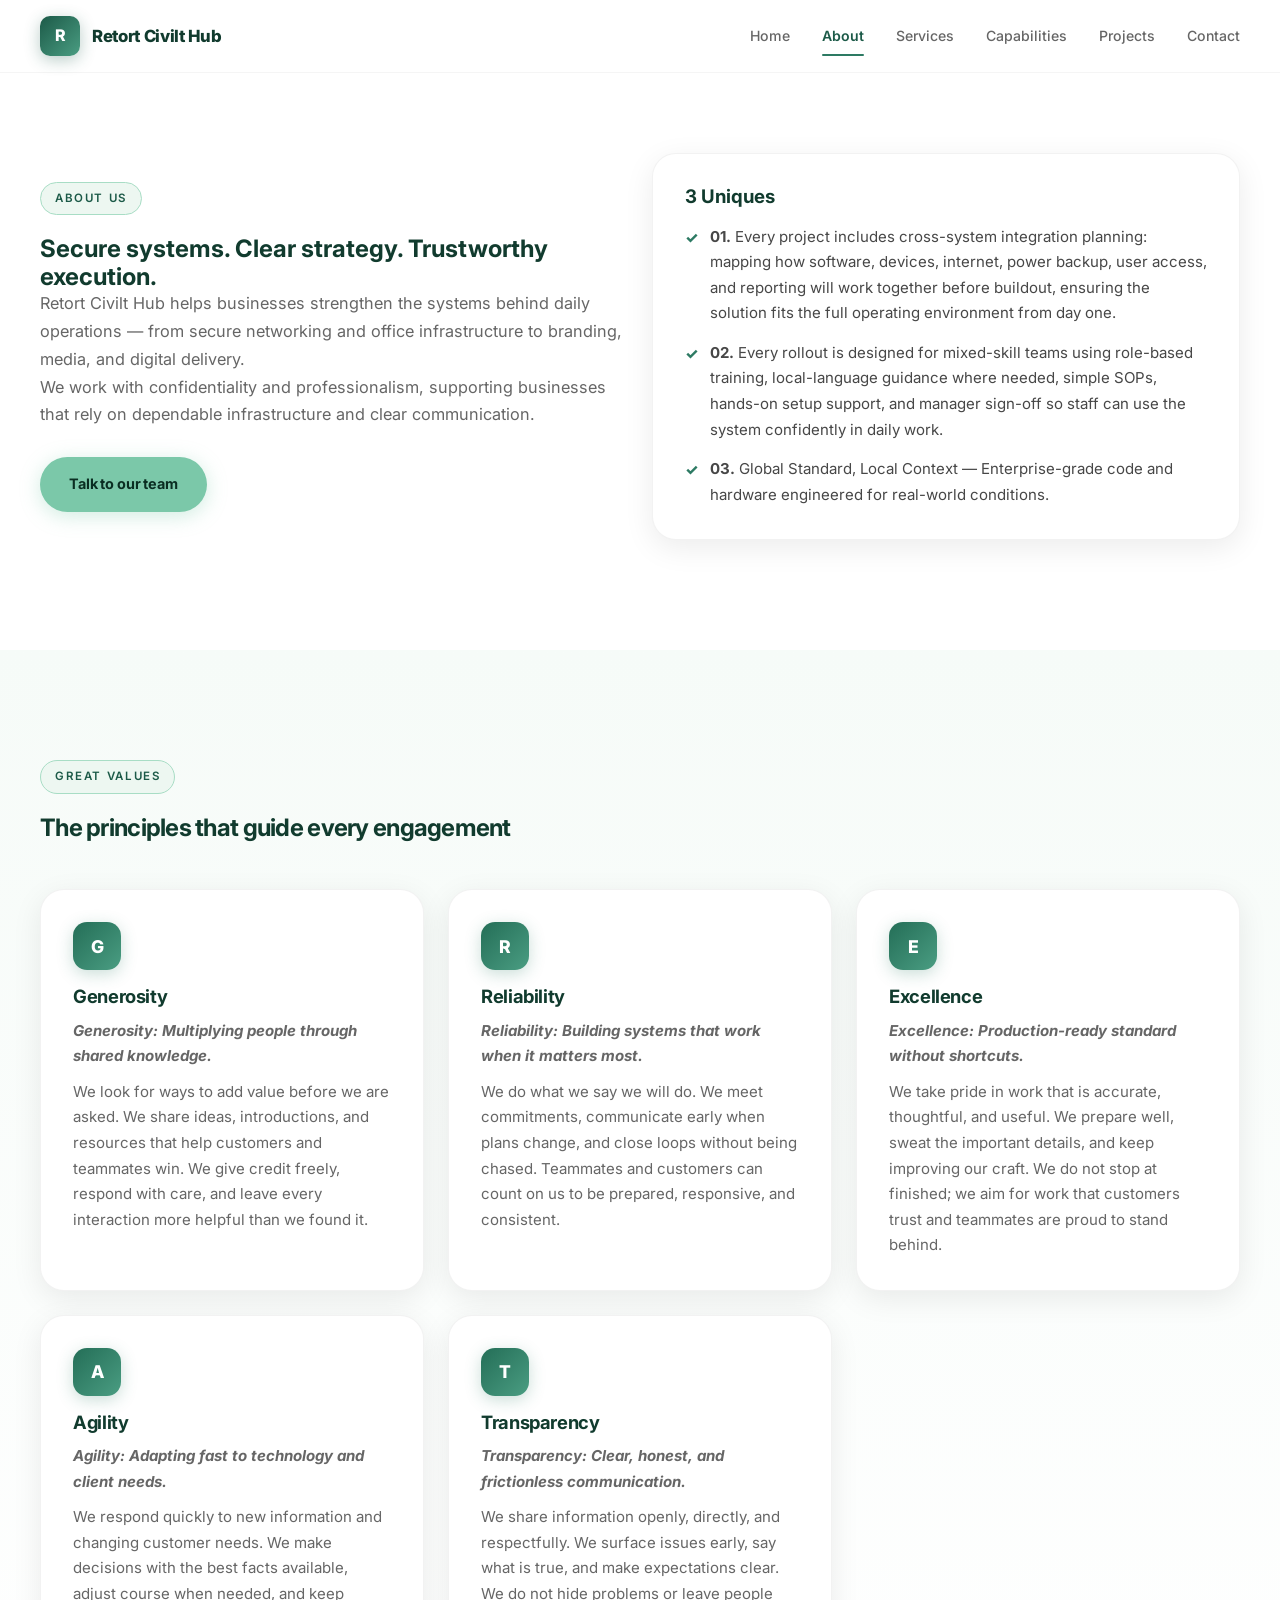
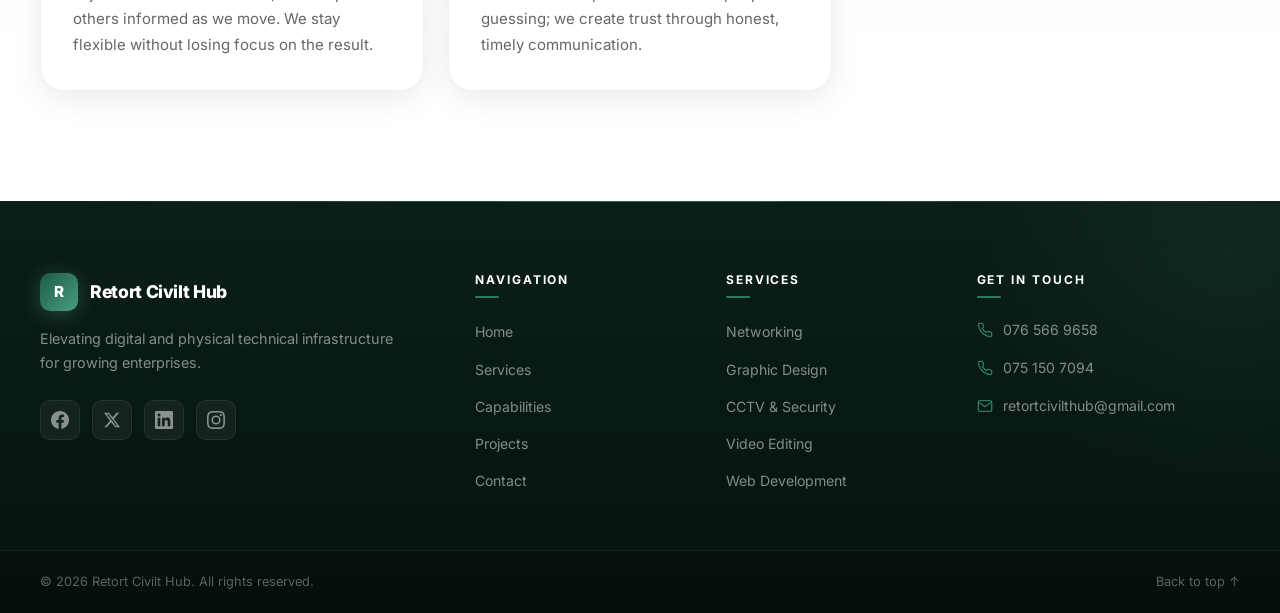
==== about.html @ 2c60d5db "Add files via upload" ====
<!DOCTYPE html>
<html lang="en">
  <head>
    <meta charset="UTF-8" />
    <meta name="viewport" content="width=device-width, initial-scale=1.0" />
    <title>About | Retort Civilt Hub</title>
    <meta name="description" content="Retort Civilt Hub is driven by a practical, disciplined approach to infrastructure, branding, and secure digital growth." />
    <link rel="preconnect" href="https://fonts.googleapis.com" />
    <link rel="preconnect" href="https://fonts.gstatic.com" crossorigin />
    <link href="https://fonts.googleapis.com/css2?family=Inter:wght@400;500;600;700;800&display=swap" rel="stylesheet" />
    <link rel="stylesheet" href="styles.css" />
  </head>
  <body>
    <header class="site-header">
      <div class="container header-inner">
        <a href="index.html" class="brand" aria-label="Retort Civilt Hub home">
          <span class="brand-mark">R</span>
          <span>Retort Civilt Hub</span>
        </a>
        <button class="nav-toggle" aria-label="Toggle navigation">&#9776;</button>
        <nav class="nav" aria-label="Main navigation">
          <a href="index.html">Home</a>
          <a class="active" href="about.html">About</a>
          <a href="services.html">Services</a>
          <a href="capabilities.html">Capabilities</a>
          <a href="projects.html">Projects</a>
          <a href="contact.html">Contact</a>
        </nav>
      </div>
    </header>

    <main>
      <section class="section" style="padding-top: 80px;">
        <div class="container two-col">
          <div class="reveal">
            <span class="eyebrow" style="background: var(--green-100); border-color: var(--green-200); color: var(--green-700);">About us</span>
            <h1>Secure systems. Clear strategy. Trustworthy execution.</h1>
            <p style="color: var(--grey-600); font-size: 1.02rem;">Retort Civilt Hub helps businesses strengthen the systems behind daily operations &mdash; from secure networking and office infrastructure to branding, media, and digital delivery.</p>
            <p style="color: var(--grey-600); font-size: 1.02rem;">We work with confidentiality and professionalism, supporting businesses that rely on dependable infrastructure and clear communication.</p>
            <div class="hero-actions" style="margin-top: 28px;">
              <a class="btn primary" href="contact.html">Talk to our team</a>
            </div>
          </div>
          <div class="info-box reveal reveal-delay-2">
            <h3>3 Uniques</h3>
            <ul>
              <li><span><strong>01.</strong> Every project includes cross-system integration planning: mapping how software, devices, internet, power backup, user access, and reporting will work together before buildout, ensuring the solution fits the full operating environment from day one.</span></li>
              <li><span><strong>02.</strong> Every rollout is designed for mixed-skill teams using role-based training, local-language guidance where needed, simple SOPs, hands-on setup support, and manager sign-off so staff can use the system confidently in daily work.</span></li>
              <li><span><strong>03.</strong> Global Standard, Local Context &mdash; Enterprise-grade code and hardware engineered for real-world conditions.</span></li>
            </ul>
          </div>
        </div>
      </section>

      <section class="section section-alt">
        <div class="container">
          <div class="section-head reveal">
            <span class="eyebrow" style="background: var(--green-100); border-color: var(--green-200); color: var(--green-700);">GREAT values</span>
            <h2>The principles that guide every engagement</h2>
          </div>
          <div class="value-grid">
            <div class="card reveal reveal-delay-1">
              <span class="value-letter">G</span>
              <h3>Generosity</h3>
              <p class="value-summary"><em>Generosity: Multiplying people through shared knowledge.</em></p>
              <p>We look for ways to add value before we are asked. We share ideas, introductions, and resources that help customers and teammates win. We give credit freely, respond with care, and leave every interaction more helpful than we found it.</p>
            </div>
            <div class="card reveal reveal-delay-2">
              <span class="value-letter">R</span>
              <h3>Reliability</h3>
              <p class="value-summary"><em>Reliability: Building systems that work when it matters most.</em></p>
              <p>We do what we say we will do. We meet commitments, communicate early when plans change, and close loops without being chased. Teammates and customers can count on us to be prepared, responsive, and consistent.</p>
            </div>
            <div class="card reveal reveal-delay-3">
              <span class="value-letter">E</span>
              <h3>Excellence</h3>
              <p class="value-summary"><em>Excellence: Production-ready standard without shortcuts.</em></p>
              <p>We take pride in work that is accurate, thoughtful, and useful. We prepare well, sweat the important details, and keep improving our craft. We do not stop at finished; we aim for work that customers trust and teammates are proud to stand behind.</p>
            </div>
            <div class="card reveal reveal-delay-4">
              <span class="value-letter">A</span>
              <h3>Agility</h3>
              <p class="value-summary"><em>Agility: Adapting fast to technology and client needs.</em></p>
              <p>We respond quickly to new information and changing customer needs. We make decisions with the best facts available, adjust course when needed, and keep others informed as we move. We stay flexible without losing focus on the result.</p>
            </div>
            <div class="card reveal reveal-delay-5">
              <span class="value-letter">T</span>
              <h3>Transparency</h3>
              <p class="value-summary"><em>Transparency: Clear, honest, and frictionless communication.</em></p>
              <p>We share information openly, directly, and respectfully. We surface issues early, say what is true, and make expectations clear. We do not hide problems or leave people guessing; we create trust through honest, timely communication.</p>
            </div>
          </div>
        </div>
      </section>
    </main>

    <footer class="footer">
      <div class="footer-top">
        <div class="container footer-grid">
          <div class="footer-brand-col">
            <div class="footer-brand">
              <span class="brand-mark">R</span>
              <span>Retort Civilt Hub</span>
            </div>
            <p class="footer-desc">Elevating digital and physical technical infrastructure for growing enterprises.</p>
            <div class="footer-social">
              <a href="#" aria-label="Facebook">
                <svg width="18" height="18" viewBox="0 0 24 24" fill="currentColor"><path d="M24 12.073c0-6.627-5.373-12-12-12s-12 5.373-12 12c0 5.99 4.388 10.954 10.125 11.854v-8.385H7.078v-3.47h3.047V9.43c0-3.007 1.792-4.669 4.533-4.669 1.312 0 2.686.235 2.686.235v2.953H15.83c-1.491 0-1.956.925-1.956 1.874v2.25h3.328l-.532 3.47h-2.796v8.385C19.612 23.027 24 18.062 24 12.073z"/></svg>
              </a>
              <a href="#" aria-label="Twitter">
                <svg width="18" height="18" viewBox="0 0 24 24" fill="currentColor"><path d="M18.244 2.25h3.308l-7.227 8.26 8.502 11.24H16.17l-5.214-6.817L4.99 21.75H1.68l7.73-8.835L1.254 2.25H8.08l4.713 6.231zm-1.161 17.52h1.833L7.084 4.126H5.117z"/></svg>
              </a>
              <a href="#" aria-label="LinkedIn">
                <svg width="18" height="18" viewBox="0 0 24 24" fill="currentColor"><path d="M20.447 20.452h-3.554v-5.569c0-1.328-.027-3.037-1.852-3.037-1.853 0-2.136 1.445-2.136 2.939v5.667H9.351V9h3.414v1.561h.046c.477-.9 1.637-1.85 3.37-1.85 3.601 0 4.267 2.37 4.267 5.455v6.286zM5.337 7.433c-1.144 0-2.063-.926-2.063-2.065 0-1.138.92-2.063 2.063-2.063 1.14 0 2.064.925 2.064 2.063 0 1.139-.925 2.065-2.064 2.065zm1.782 13.019H3.555V9h3.564v11.452zM22.225 0H1.771C.792 0 0 .774 0 1.729v20.542C0 23.227.792 24 1.771 24h20.451C23.2 24 24 23.227 24 22.271V1.729C24 .774 23.2 0 22.222 0h.003z"/></svg>
              </a>
              <a href="#" aria-label="Instagram">
                <svg width="18" height="18" viewBox="0 0 24 24" fill="currentColor"><path d="M12 2.163c3.204 0 3.584.012 4.85.07 3.252.148 4.771 1.691 4.919 4.919.058 1.265.069 1.645.069 4.849 0 3.205-.012 3.584-.069 4.849-.149 3.225-1.664 4.771-4.919 4.919-1.266.058-1.644.07-4.85.07-3.204 0-3.584-.012-4.849-.07-3.26-.149-4.771-1.699-4.919-4.92-.058-1.265-.07-1.644-.07-4.849 0-3.204.013-3.583.07-4.849.149-3.227 1.664-4.771 4.919-4.919 1.266-.057 1.645-.069 4.849-.069zM12 0C8.741 0 8.333.014 7.053.072 2.695.272.273 2.69.073 7.052.014 8.333 0 8.741 0 12c0 3.259.014 3.668.072 4.948.2 4.358 2.618 6.78 6.98 6.98C8.333 23.986 8.741 24 12 24c3.259 0 3.668-.014 4.948-.072 4.354-.2 6.782-2.618 6.979-6.98.059-1.28.073-1.689.073-4.948 0-3.259-.014-3.667-.072-4.947-.196-4.354-2.617-6.78-6.979-6.98C15.668.014 15.259 0 12 0zm0 5.838a6.162 6.162 0 100 12.324 6.162 6.162 0 000-12.324zM12 16a4 4 0 110-8 4 4 0 010 8zm6.406-11.845a1.44 1.44 0 100 2.881 1.44 1.44 0 000-2.881z"/></svg>
              </a>
            </div>
          </div>
          <div class="footer-links-col">
            <h4>Navigation</h4>
            <ul>
              <li><a href="index.html">Home</a></li>
              <li><a href="services.html">Services</a></li>
              <li><a href="capabilities.html">Capabilities</a></li>
              <li><a href="projects.html">Projects</a></li>
              <li><a href="contact.html">Contact</a></li>
            </ul>
          </div>
          <div class="footer-links-col">
            <h4>Services</h4>
            <ul>
              <li><a href="services.html">Networking</a></li>
              <li><a href="services.html">Graphic Design</a></li>
              <li><a href="services.html">CCTV & Security</a></li>
              <li><a href="services.html">Video Editing</a></li>
              <li><a href="services.html">Web Development</a></li>
            </ul>
          </div>
          <div class="footer-contact-col">
            <h4>Get in Touch</h4>
            <ul class="contact-list">
              <li>
                <svg width="16" height="16" viewBox="0 0 24 24" fill="none" stroke="currentColor" stroke-width="2"><path d="M22 16.92v3a2 2 0 01-2.18 2 19.79 19.79 0 01-8.63-3.07 19.5 19.5 0 01-6-6 19.79 19.79 0 01-3.07-8.67A2 2 0 014.11 2h3a2 2 0 012 1.72 12.84 12.84 0 00.7 2.81 2 2 0 01-.45 2.11L8.09 9.91a16 16 0 006 6l1.27-1.27a2 2 0 012.11-.45 12.84 12.84 0 002.81.7A2 2 0 0122 16.92z"/></svg>
                <a href="tel:+256765669658">076 566 9658</a>
              </li>
              <li>
                <svg width="16" height="16" viewBox="0 0 24 24" fill="none" stroke="currentColor" stroke-width="2"><path d="M22 16.92v3a2 2 0 01-2.18 2 19.79 19.79 0 01-8.63-3.07 19.5 19.5 0 01-6-6 19.79 19.79 0 01-3.07-8.67A2 2 0 014.11 2h3a2 2 0 012 1.72 12.84 12.84 0 00.7 2.81 2 2 0 01-.45 2.11L8.09 9.91a16 16 0 006 6l1.27-1.27a2 2 0 012.11-.45 12.84 12.84 0 002.81.7A2 2 0 0122 16.92z"/></svg>
                <a href="tel:+256751507094">075 150 7094</a>
              </li>
              <li>
                <svg width="16" height="16" viewBox="0 0 24 24" fill="none" stroke="currentColor" stroke-width="2"><path d="M4 4h16c1.1 0 2 .9 2 2v12c0 1.1-.9 2-2 2H4c-1.1 0-2-.9-2-2V6c0-1.1.9-2 2-2z"/><polyline points="22,6 12,13 2,6"/></svg>
                <a href="mailto:retortcivilthub@gmail.com">retortcivilthub@gmail.com</a>
              </li>
            </ul>
          </div>
        </div>
      </div>
      <div class="footer-bottom">
        <div class="container footer-bottom-inner">
          <span>&copy; <span id="year"></span> Retort Civilt Hub. All rights reserved.</span>
          <a href="#">Back to top &uarr;</a>
        </div>
      </div>
    </footer>

    <script src="script.js"></script>
  </body>
</html>
---- styles.css ----
/* ============================================================
   RETORT CIVILIT GROUP — Stylesheet
   Color system: green · light green · grey · black · white
   ============================================================ */

/* --- Custom Properties --- */
:root {
  --green-950: #0a2e22;
  --green-900: #113b2e;
  --green-800: #174a3a;
  --green-700: #1c5a48;
  --green-600: #246e57;
  --green-500: #2d7a63;
  --green-400: #4a9d82;
  --green-300: #7bc8a9;
  --green-200: #a8ddc5;
  --green-100: #edf7f1;
  --green-50:  #f6fbf8;

  --grey-950: #111111;
  --grey-900: #1a1a1a;
  --grey-850: #222222;
  --grey-800: #2d2d2d;
  --grey-700: #474747;
  --grey-600: #666666;
  --grey-500: #888888;
  --grey-400: #aaaaaa;
  --grey-300: #cccccc;
  --grey-200: #e5e5e5;
  --grey-100: #f2f2f2;
  --grey-50:  #fafafa;

  --white: #ffffff;
  --black: #000000;

  --shadow-sm: 0 2px 8px rgba(0,0,0,0.06);
  --shadow-md: 0 8px 30px rgba(0,0,0,0.08);
  --shadow-lg: 0 20px 60px rgba(0,0,0,0.10);
  --shadow-xl: 0 32px 80px rgba(0,0,0,0.14);

  --radius-sm: 10px;
  --radius-md: 16px;
  --radius-lg: 24px;
  --radius-xl: 32px;

  --transition: 0.3s cubic-bezier(0.4, 0, 0.2, 1);
  --transition-slow: 0.5s cubic-bezier(0.4, 0, 0.2, 1);
}

/* --- Reset & Base --- */
*, *::before, *::after { box-sizing: border-box; margin: 0; padding: 0; }

html {
  scroll-behavior: smooth;
  -webkit-font-smoothing: antialiased;
  -moz-osx-font-smoothing: grayscale;
}

body {
  font-family: 'Inter', -apple-system, BlinkMacSystemFont, 'Segoe UI', Roboto, sans-serif;
  background: var(--white);
  color: var(--grey-800);
  line-height: 1.7;
  overflow-x: hidden;
}

a { color: inherit; text-decoration: none; }
img { max-width: 100%; display: block; }
ul { list-style: none; }
h1, h2, h3, h4, h5 { line-height: 1.15; color: var(--green-900); font-weight: 700; }

.container {
  width: min(1200px, calc(100% - 40px));
  margin: 0 auto;
}

/* ============================================================
   HEADER
   ============================================================ */
.site-header {
  position: sticky;
  top: 0;
  z-index: 100;
  background: rgba(255,255,255,0.92);
  backdrop-filter: blur(20px) saturate(180%);
  -webkit-backdrop-filter: blur(20px) saturate(180%);
  border-bottom: 1px solid rgba(0,0,0,0.04);
  transition: var(--transition);
}

.header-inner {
  display: flex;
  align-items: center;
  justify-content: space-between;
  min-height: 72px;
  gap: 20px;
}

.brand {
  display: inline-flex;
  align-items: center;
  gap: 12px;
  font-weight: 800;
  color: var(--green-900);
  letter-spacing: -0.02em;
  font-size: 1.05rem;
}

.brand-mark {
  width: 40px;
  height: 40px;
  display: grid;
  place-items: center;
  background: linear-gradient(135deg, var(--green-700), var(--green-400));
  color: var(--white);
  border-radius: var(--radius-sm);
  font-size: 1rem;
  font-weight: 800;
  box-shadow: 0 4px 16px rgba(28,90,72,0.3);
  transition: var(--transition);
}

.brand:hover .brand-mark {
  transform: rotate(-4deg) scale(1.05);
  box-shadow: 0 6px 24px rgba(28,90,72,0.4);
}

.nav {
  display: flex;
  align-items: center;
  gap: clamp(8px, 2.5vw, 32px);
  font-size: 0.88rem;
  font-weight: 500;
  color: var(--grey-600);
}

.nav a {
  position: relative;
  padding: 6px 0;
  transition: var(--transition);
  color: var(--grey-600);
}

.nav a::after {
  content: "";
  position: absolute;
  left: 0;
  bottom: -2px;
  width: 100%;
  height: 2px;
  background: var(--green-500);
  transform: scaleX(0);
  transform-origin: right;
  transition: transform 0.35s cubic-bezier(0.4, 0, 0.2, 1);
  border-radius: 2px;
}

.nav a:hover { color: var(--green-700); }
.nav a:hover::after,
.nav a.active::after { transform: scaleX(1); transform-origin: left; }
.nav a.active { color: var(--green-700); font-weight: 600; }

.nav-toggle {
  display: none;
  background: var(--white);
  border: 1px solid var(--grey-200);
  border-radius: var(--radius-sm);
  padding: 10px 12px;
  cursor: pointer;
  font-size: 1.2rem;
  color: var(--green-900);
  transition: var(--transition);
  box-shadow: var(--shadow-sm);
}

.nav-toggle:hover { background: var(--green-50); border-color: var(--green-200); }

/* ============================================================
   HERO
   ============================================================ */
.hero {
  position: relative;
  background: #0a1f16;
  color: #d4f0e3;
  padding: 100px 0 110px;
  overflow: hidden;
}

.hero::before {
  content: "";
  position: absolute;
  inset: 0;
  z-index: 0;
  background: url('https://images.unsplash.com/photo-1522202176988-66273c2fd55f?auto=format&fit=crop&w=1600&q=80') center/cover no-repeat;
  opacity: 0.06;
  pointer-events: none;
}

.hero-grid {
  position: relative;
  z-index: 2;
  display: grid;
  grid-template-columns: 1.2fr 0.8fr;
  align-items: center;
  gap: 48px;
}

.eyebrow {
  display: inline-block;
  padding: 6px 14px;
  background: rgba(123,200,169,0.15);
  border: 1px solid rgba(123,200,169,0.3);
  border-radius: 999px;
  font-size: 0.72rem;
  font-weight: 600;
  letter-spacing: 0.14em;
  text-transform: uppercase;
  margin-bottom: 20px;
  color: #a8ddc5;
}

.hero h1 {
  font-size: clamp(2.2rem, 4vw, 3.6rem);
  color: #d4f0e3;
  margin-bottom: 18px;
  font-weight: 700;
}

.lead {
  font-size: 1.05rem;
  color: #b8e4d2;
  max-width: 54ch;
  line-height: 1.7;
}

.hero-actions {
  display: flex;
  flex-wrap: wrap;
  gap: 14px;
  margin-top: 32px;
}

/* Hero Panel */
.hero-panel {
  background: rgba(10, 46, 34, 0.8);
  border: 1px solid rgba(123,200,169,0.2);
  border-radius: var(--radius-lg);
  padding: 32px;
  color: #ffffff;
}

.hero-panel h3 {
  color: #1a1a1a;
  font-size: 1.1rem;
  font-weight: 800;
  margin-bottom: 20px;
}

.hero-panel ul {
  display: grid;
  gap: 14px;
}

.hero-panel li {
  display: flex;
  align-items: center;
  gap: 12px;
  color: #2d2d2d;
  font-size: 0.95rem;
}

.check {
  width: 24px;
  height: 24px;
  display: inline-grid;
  place-items: center;
  background: rgba(123,200,169,0.2);
  border: 1px solid rgba(123,200,169,0.4);
  border-radius: 50%;
  font-size: 0.7rem;
  flex-shrink: 0;
  color: #a8ddc5;
}

/* ============================================================
   BUTTONS
   ============================================================ */
.btn {
  display: inline-flex;
  align-items: center;
  justify-content: center;
  border-radius: 999px;
  padding: 14px 28px;
  font-weight: 700;
  font-size: 0.9rem;
  border: 1.5px solid transparent;
  cursor: pointer;
  transition: var(--transition);
  letter-spacing: -0.01em;
}

.btn:hover { transform: translateY(-2px); }
.btn:active { transform: translateY(0); }

.btn.primary {
  background: var(--green-300);
  color: var(--green-950);
  box-shadow: 0 4px 20px rgba(123,200,169,0.35);
}

.btn.primary:hover {
  background: var(--green-200);
  box-shadow: 0 8px 30px rgba(123,200,169,0.45);
}

.btn.secondary {
  background: transparent;
  border-color: rgba(123,200,169,0.5);
  color: #d4f0e3;
}

.btn.secondary:hover {
  background: rgba(123,200,169,0.12);
  border-color: rgba(123,200,169,0.7);
}

.btn.light {
  background: var(--green-100);
  color: var(--green-800);
  border-color: var(--green-200);
}

.btn.light:hover {
  background: var(--green-200);
}

/* ============================================================
   SECTIONS
   ============================================================ */
.section {
  padding: 110px 0;
}

.section-alt {
  background: linear-gradient(180deg, var(--green-50) 0%, var(--white) 100%);
}

.section-head {
  max-width: 680px;
  margin-bottom: 48px;
}

.section-head h1,
.section-head h2 {
  letter-spacing: -0.03em;
}

.section-head p {
  color: var(--grey-600);
  margin: 0;
  font-size: 1.05rem;
}

/* ============================================================
   GRIDS
   ============================================================ */
.hero-grid,
.two-col,
.footer-grid,
.info-grid,
.metric-grid,
.value-grid,
.contact-grid,
.card-grid,
.service-grid,
.steps-grid,
.portfolio-grid,
.service-showcase {
  display: grid;
  gap: 24px;
}

.metric-grid,
.value-grid,
.card-grid,
.service-grid,
.steps-grid,
.portfolio-grid {
  grid-template-columns: repeat(3, minmax(0, 1fr));
}

.service-showcase {
  grid-template-columns: repeat(12, minmax(0, 1fr));
  gap: 20px;
}

.info-grid,
.contact-grid,
.two-col {
  grid-template-columns: repeat(2, minmax(0, 1fr));
  align-items: center;
}

/* ============================================================
   SERVICE TILES — showcase of design craft
   ============================================================ */
.service-tile {
  position: relative;
  min-height: 480px;
  grid-column: span 4;
  border-radius: var(--radius-md);
  overflow: hidden;
  background-size: cover;
  background-position: center;
  box-shadow: var(--shadow-lg);
  border: 1px solid rgba(255,255,255,0.05);
  color: var(--white);
  display: flex;
  flex-direction: column;
  justify-content: space-between;
  padding: 24px 24px 20px;
  transition: var(--transition-slow);
}

.service-tile:hover {
  transform: translateY(-6px);
  box-shadow: var(--shadow-xl);
}

.service-tile::before {
  content: "";
  position: absolute;
  inset: 0;
  background: linear-gradient(
    180deg,
    rgba(10,46,34,0.15) 0%,
    rgba(10,46,34,0.45) 50%,
    rgba(10,46,34,0.82) 100%
  );
  transition: var(--transition);
}

.service-tile:hover::before {
  background: linear-gradient(
    180deg,
    rgba(10,46,34,0.05) 0%,
    rgba(10,46,34,0.35) 50%,
    rgba(10,46,34,0.78) 100%
  );
}

.service-tile > * {
  position: relative;
  z-index: 1;
}

.service-tile.wide {
  grid-column: span 6;
}

/* ============================================================
   HOME PAGE — SERVICE TILES (background images)
   These are the tiled service cards on index.html.
   Replace the URLs below with your own images if needed.
   ============================================================ */
.service-tile.network   { background-image: url('https://images.unsplash.com/photo-1558494949-ef010cbdcc31?auto=format&fit=crop&w=1200&q=80'); }
.service-tile.design    { background-image: url('https://images.unsplash.com/photo-1524758631624-e2822e304c36?auto=format&fit=crop&w=1200&q=80'); }
.service-tile.security  { background-image: url('https://images.unsplash.com/photo-1557597774-9d273605dfa9?auto=format&fit=crop&w=1200&q=80'); }
.service-tile.video     { background-image: url('https://images.unsplash.com/photo-1574717024653-61fd2cf4d44d?auto=format&fit=crop&w=1200&q=80'); }
.service-tile.development { background-image: url('https://images.unsplash.com/photo-1460925895917-afdab827c52f?auto=format&fit=crop&w=1200&q=80'); }

.tile-header {
  display: flex;
  align-items: center;
  gap: 10px;
  text-transform: uppercase;
  letter-spacing: 0.12em;
  font-size: 0.7rem;
  font-weight: 700;
}

.tile-mark {
  width: 26px;
  height: 26px;
  border-radius: 50%;
  display: grid;
  place-items: center;
  background: rgba(123,200,169,0.2);
  border: 1px solid rgba(255,255,255,0.25);
  font-size: 0.75rem;
}

.tile-title {
  font-size: clamp(2rem, 3vw, 2.8rem);
  line-height: 0.95;
  text-transform: uppercase;
  margin: 16px 0 14px;
  font-weight: 800;
  letter-spacing: -0.02em;
}

.tile-body {
  display: grid;
  gap: 10px;
  max-width: 30ch;
  color: rgba(255,255,255,0.85);
  font-size: 0.94rem;
}

.tile-body .line {
  width: 50px;
  height: 2px;
  background: var(--green-300);
  margin: 4px 0 0;
  border-radius: 2px;
}

.tile-bullets {
  display: grid;
  gap: 8px;
  margin: 18px 0 0;
  font-size: 0.88rem;
  color: rgba(255,255,255,0.8);
}

.tile-bullets li {
  display: flex;
  align-items: center;
  gap: 8px;
}

.tile-bullets li::before {
  content: "";
  width: 5px;
  height: 5px;
  background: var(--green-300);
  border-radius: 50%;
  flex-shrink: 0;
}

.tile-footer {
  color: rgba(255,255,255,0.65);
  font-size: 0.8rem;
  margin-top: 24px;
  letter-spacing: 0.04em;
}

/* ============================================================
   CARDS — stat-box, card, service-card, etc.
   ============================================================ */
.hero-panel,
.card,
.info-box,
.contact-card,
.stat-box,
.service-card,
.project-card,
.process-card {
  background: var(--white);
  border: 1px solid rgba(0,0,0,0.05);
  border-radius: var(--radius-lg);
  box-shadow: var(--shadow-md);
  transition: var(--transition);
}

.card:hover,
.service-card:hover,
.process-card:hover,
.project-card:hover {
  box-shadow: var(--shadow-lg);
  transform: translateY(-4px);
}

.stat-box,
.card,
.service-card,
.process-card,
.project-card {
  padding: 32px;
}

.stat-box {
  text-align: center;
  padding: 36px 28px;
}

.stat-box strong {
  display: block;
  font-size: clamp(1.6rem, 2.5vw, 2rem);
  color: var(--green-600);
  font-weight: 800;
  letter-spacing: -0.03em;
  margin-bottom: 8px;
}

.stat-box span {
  color: var(--grey-600);
  font-size: 0.94rem;
}

/* Process Steps */
.process-steps {
  display: grid;
  grid-template-columns: repeat(4, 1fr);
  gap: 20px;
}

.process-step {
  position: relative;
  background: var(--white);
  border: 1px solid rgba(0,0,0,0.06);
  border-radius: var(--radius-lg);
  padding: 32px 28px;
  box-shadow: var(--shadow-md);
  transition: all 0.3s ease;
  display: flex;
  flex-direction: column;
  gap: 20px;
}

.process-step:hover {
  box-shadow: var(--shadow-lg);
  transform: translateY(-6px);
  border-color: var(--green-200);
}

.step-number {
  font-size: 2.5rem;
  font-weight: 800;
  color: var(--green-500);
  opacity: 0.2;
  line-height: 1;
  letter-spacing: -0.05em;
}

.step-content h3 {
  font-size: 1.1rem;
  font-weight: 700;
  color: var(--grey-900);
  margin-bottom: 8px;
  letter-spacing: -0.02em;
}

.step-content p {
  color: var(--grey-500);
  font-size: 0.9rem;
  line-height: 1.6;
  margin: 0;
}

.step-icon {
  margin-top: auto;
  width: 48px;
  height: 48px;
  display: flex;
  align-items: center;
  justify-content: center;
  background: var(--green-50);
  border: 1px solid var(--green-100);
  border-radius: 12px;
  color: var(--green-600);
}

.process-step:hover .step-icon {
  background: var(--green-100);
  border-color: var(--green-200);
}

.process-step:hover .step-number {
  opacity: 0.4;
}

.card h3,
.service-card h3,
.process-card h3,
.project-card h3 {
  font-size: 1.15rem;
  margin-bottom: 10px;
  letter-spacing: -0.02em;
}

.card p,
.service-card p,
.process-card p,
.project-card p,
.contact-list,
.info-box p {
  color: var(--grey-600);
  margin: 0;
  font-size: 0.94rem;
}

.value-summary {
  margin-bottom: 10px !important;
  font-weight: 700;
}

/* Value Letters */
.value-letter {
  display: inline-grid;
  place-items: center;
  width: 48px;
  height: 48px;
  background: linear-gradient(135deg, var(--green-600), var(--green-400));
  color: var(--white);
  border-radius: 14px;
  font-weight: 800;
  font-size: 1.1rem;
  margin-bottom: 16px;
  box-shadow: 0 4px 16px rgba(45,122,99,0.25);
}

/* Badge */
.badge {
  display: inline-flex;
  align-items: center;
  align-self: flex-start;
  border-radius: 999px;
  font-size: 0.7rem;
  font-weight: 700;
  letter-spacing: 0.1em;
  text-transform: uppercase;
  background: var(--green-100);
  color: var(--green-700);
  padding: 7px 14px;
}

/* ============================================================
   SERVICES PAGE — SERVICE CARD IMAGES (services.html)
   ============================================================ */
.service-card {
  display: flex;
  flex-direction: column;
  border-radius: var(--radius-lg);
  overflow: hidden;
  background: var(--white);
  border: 1px solid rgba(0,0,0,0.06);
  box-shadow: var(--shadow-md);
  transition: all 0.4s cubic-bezier(0.4, 0, 0.2, 1);
}

.service-card:hover {
  box-shadow: var(--shadow-xl);
  transform: translateY(-8px);
  border-color: var(--green-200);
}

/* Services page — image container at top of each service card */
.service-card-img {
  width: 100%;
  height: 220px;
  overflow: hidden;
  position: relative;
  background: var(--grey-100);
}

.service-overlay {
  position: absolute;
  inset: 0;
  background: linear-gradient(180deg, rgba(0,0,0,0) 40%, rgba(0,0,0,0.6) 100%);
  z-index: 1;
  transition: opacity 0.4s ease;
}

.service-card:hover .service-overlay {
  opacity: 0.7;
}

/* Services page — default gradient placeholder (per service) */
.service-card-img.placeholder {
  display: flex;
  align-items: flex-end;
  padding: 16px;
}

/* Services page — one background image per service category */
.service-card-img.placeholder.network  { background: url("imgs/Network\ Setup.jpg") center/cover no-repeat; }
.service-card-img.placeholder.graphics { background: url("imgs/Graphics\ Design.jpg") center/cover no-repeat; }
.service-card-img.placeholder.security { background: url("imgs/Servers\ and\ CCTV\ installation.jpg") center/cover no-repeat; }
.service-card-img.placeholder.video    { background: url("imgs/Video\ editing.jpg") center/cover no-repeat; }
.service-card-img.placeholder.dev      { background: url("imgs/Full\ Stack\ Development.jpg") center/cover no-repeat; }

.service-card-img img {
  width: 100%;
  height: 100%;
  object-fit: cover;
  display: block;
  transition: transform 0.6s cubic-bezier(0.4, 0, 0.2, 1);
}

.service-card:hover .service-card-img img {
  transform: scale(1.08);
}

.service-card:hover .service-card-img.placeholder {
  background-size: 110%;
}

.service-card .badge {
  position: absolute;
  top: 16px;
  left: 16px;
  z-index: 2;
  background: rgba(255,255,255,0.95);
  color: var(--green-700);
  font-size: 0.7rem;
  font-weight: 700;
  padding: 6px 14px;
  border-radius: 100px;
  text-transform: uppercase;
  letter-spacing: 0.08em;
  backdrop-filter: blur(8px);
  box-shadow: 0 2px 8px rgba(0,0,0,0.1);
}

.service-card-body {
  padding: 24px;
  display: flex;
  flex-direction: column;
  gap: 12px;
  flex: 1;
}

.service-card-body h3 {
  font-size: 1.15rem;
  font-weight: 700;
  color: var(--grey-900);
  letter-spacing: -0.02em;
  line-height: 1.3;
  margin: 0;
}

.service-card-body p {
  color: var(--grey-500);
  font-size: 0.9rem;
  line-height: 1.6;
  margin: 0;
}

.service-pricing {
  margin-top: auto;
  padding-top: 16px;
  border-top: 1px solid var(--grey-100);
  display: flex;
  flex-direction: column;
  gap: 4px;
}

.service-card .price {
  font-weight: 800;
  color: var(--green-700);
  font-size: 1.05rem;
  letter-spacing: -0.02em;
}

.price-note {
  font-size: 0.8rem;
  color: var(--grey-400);
}

/* Process Card */
.process-card {
  position: relative;
  overflow: hidden;
}

.process-card::after {
  content: "";
  position: absolute;
  top: 0;
  left: 0;
  width: 3px;
  height: 0;
  background: linear-gradient(180deg, var(--green-400), var(--green-600));
  border-radius: 0 2px 2px 0;
  transition: height 0.4s cubic-bezier(0.4, 0, 0.2, 1);
}

.process-card:hover::after {
  height: 100%;
}

.step-number {
  width: 48px;
  height: 48px;
  display: grid;
  place-items: center;
  background: linear-gradient(135deg, var(--green-700), var(--green-500));
  color: var(--white);
  font-weight: 800;
  font-size: 1rem;
  border-radius: 14px;
  margin-bottom: 18px;
  box-shadow: 0 4px 16px rgba(28,90,72,0.3);
}

/* Info Box */
.info-box {
  padding: 32px;
}

.info-box h3 {
  margin-bottom: 16px;
}

.info-box ul {
  display: grid;
  gap: 14px;
}

.info-box li {
  display: flex;
  gap: 12px;
  align-items: flex-start;
  color: var(--grey-700);
  font-size: 0.94rem;
}

.info-box li::before {
  content: "✓";
  color: var(--green-500);
  font-weight: 800;
  flex-shrink: 0;
  margin-top: 1px;
}

/* ============================================================
   MEDIA GALLERY — Projects
   ============================================================ */
.filter-bar {
  display: flex;
  flex-wrap: wrap;
  gap: 8px;
  margin-bottom: 40px;
}

.filter-btn {
  padding: 8px 18px;
  border-radius: 999px;
  border: 1.5px solid var(--grey-200);
  background: var(--white);
  color: var(--grey-600);
  font-size: 0.82rem;
  font-weight: 600;
  cursor: pointer;
  transition: var(--transition);
}

.filter-btn:hover {
  border-color: var(--green-300);
  color: var(--green-700);
}

.filter-btn.active {
  background: var(--green-700);
  border-color: var(--green-700);
  color: var(--white);
}

.gallery-grid {
  display: grid;
  grid-template-columns: repeat(3, minmax(0, 1fr));
  gap: 20px;
}

.media-card {
  background: var(--white);
  border: 1px solid rgba(0,0,0,0.05);
  border-radius: var(--radius-lg);
  overflow: hidden;
  box-shadow: var(--shadow-md);
  transition: var(--transition);
}

.media-card:hover {
  box-shadow: var(--shadow-lg);
  transform: translateY(-4px);
}

.media-card.span-2 {
  grid-column: span 2;
}

.media-wrap {
  position: relative;
  overflow: hidden;
  background: var(--grey-100);
}

.media-wrap img {
  width: 100%;
  height: 100%;
  object-fit: cover;
  display: block;
  transition: transform 0.5s cubic-bezier(0.4, 0, 0.2, 1);
}

.media-card:hover .media-wrap img {
  transform: scale(1.04);
}

/* Video card play button */
.media-wrap.video-type {
  cursor: pointer;
}

.media-wrap .play-btn {
  position: absolute;
  top: 50%;
  left: 50%;
  transform: translate(-50%, -50%);
  width: 60px;
  height: 60px;
  background: rgba(255,255,255,0.92);
  border-radius: 50%;
  display: grid;
  place-items: center;
  box-shadow: 0 4px 24px rgba(0,0,0,0.2);
  transition: var(--transition);
}

.media-wrap .play-btn::after {
  content: "";
  display: block;
  width: 0;
  height: 0;
  border-style: solid;
  border-width: 10px 0 10px 18px;
  border-color: transparent transparent transparent var(--green-700);
  margin-left: 3px;
}

.media-wrap:hover .play-btn {
  transform: translate(-50%, -50%) scale(1.1);
  background: var(--white);
}

/* Slideshow */
.slideshow {
  position: relative;
  overflow: hidden;
}

.slideshow-track {
  display: flex;
  transition: transform 0.5s cubic-bezier(0.4, 0, 0.2, 1);
}

.slideshow-track img {
  min-width: 100%;
  height: 280px;
  object-fit: cover;
}

.slideshow-nav {
  position: absolute;
  bottom: 12px;
  left: 50%;
  transform: translateX(-50%);
  display: flex;
  gap: 6px;
}

.slideshow-dot {
  width: 8px;
  height: 8px;
  border-radius: 50%;
  background: rgba(255,255,255,0.5);
  border: none;
  cursor: pointer;
  transition: var(--transition);
  padding: 0;
}

.slideshow-dot.active {
  background: var(--white);
  width: 20px;
  border-radius: 4px;
}

.slideshow-arrow {
  position: absolute;
  top: 50%;
  transform: translateY(-50%);
  width: 36px;
  height: 36px;
  background: rgba(255,255,255,0.85);
  border: none;
  border-radius: 50%;
  cursor: pointer;
  display: grid;
  place-items: center;
  font-size: 1rem;
  color: var(--green-900);
  box-shadow: 0 2px 12px rgba(0,0,0,0.15);
  transition: var(--transition);
  z-index: 2;
}

.slideshow-arrow:hover {
  background: var(--white);
  box-shadow: 0 4px 20px rgba(0,0,0,0.2);
}

.slideshow-arrow.prev { left: 10px; }
.slideshow-arrow.next { right: 10px; }

.media-info {
  padding: 20px 24px;
}

.media-info .tag {
  display: inline-block;
  padding: 4px 10px;
  background: var(--green-100);
  color: var(--green-700);
  border-radius: 999px;
  font-size: 0.7rem;
  font-weight: 700;
  letter-spacing: 0.08em;
  text-transform: uppercase;
  margin-bottom: 10px;
}

.media-info h3 {
  font-size: 1.05rem;
  margin-bottom: 6px;
  letter-spacing: -0.02em;
}

.media-info p {
  color: var(--grey-600);
  font-size: 0.88rem;
  margin: 0;
}

/* Lightbox */
.lightbox {
  position: fixed;
  inset: 0;
  background: rgba(0,0,0,0.92);
  z-index: 1000;
  display: none;
  align-items: center;
  justify-content: center;
  backdrop-filter: blur(8px);
  -webkit-backdrop-filter: blur(8px);
}

.lightbox.open {
  display: flex;
}

.lightbox-content {
  position: relative;
  max-width: 90vw;
  max-height: 85vh;
}

.lightbox-content img,
.lightbox-content video {
  max-width: 90vw;
  max-height: 80vh;
  border-radius: var(--radius-md);
  object-fit: contain;
}

.lightbox-close {
  position: fixed;
  top: 24px;
  right: 24px;
  width: 44px;
  height: 44px;
  background: rgba(255,255,255,0.15);
  border: 1px solid rgba(255,255,255,0.2);
  border-radius: 50%;
  color: var(--white);
  font-size: 1.3rem;
  cursor: pointer;
  display: grid;
  place-items: center;
  transition: var(--transition);
  z-index: 1001;
}

.lightbox-close:hover {
  background: rgba(255,255,255,0.25);
}

/* Placeholder for project thumbnails */
.thumb-placeholder {
  width: 100%;
  height: 260px;
  background: linear-gradient(135deg, var(--green-800), var(--green-400));
  display: grid;
  place-items: center;
  color: rgba(255,255,255,0.3);
  font-size: 2.5rem;
}

.thumb-placeholder.graphics {
  background: linear-gradient(135deg, #1a4d3e, #5eb89a);
}

.thumb-placeholder.video {
  background: linear-gradient(135deg, #0d2e22, #3d8b6e);
}

.thumb-placeholder.network {
  background: linear-gradient(135deg, #14332b, #2d7a63);
}

.thumb-placeholder.security {
  background: linear-gradient(135deg, #112e24, #4a9d82);
}

.thumb-placeholder.dev {
  background: linear-gradient(135deg, #174a3a, #7bc8a9);
}

/* ============================================================
   CONTACT
   ============================================================ */
.contact-grid {
  align-items: start;
}

.contact-list {
  display: grid;
  gap: 18px;
  margin: 0;
  padding: 0;
}

.contact-list strong {
  display: block;
  color: var(--green-900);
  font-size: 0.82rem;
  text-transform: uppercase;
  letter-spacing: 0.08em;
  margin-bottom: 4px;
}

.contact-list a {
  color: var(--grey-600);
  transition: var(--transition);
}

.contact-list a:hover {
  color: var(--green-600);
}

.contact-card {
  padding: 36px;
}

.contact-card h3 {
  margin-bottom: 24px;
}

.form-grid {
  display: grid;
  gap: 16px;
}

input, textarea {
  width: 100%;
  border: 1.5px solid var(--grey-200);
  border-radius: var(--radius-sm);
  padding: 14px 18px;
  font: inherit;
  font-size: 0.92rem;
  outline: none;
  background: var(--grey-50);
  transition: var(--transition);
}

input::placeholder, textarea::placeholder {
  color: var(--grey-400);
}

input:focus, textarea:focus {
  border-color: var(--green-400);
  background: var(--white);
  box-shadow: 0 0 0 4px rgba(45,122,99,0.08);
}

textarea {
  min-height: 150px;
  resize: vertical;
}

/* ============================================================
   FOOTER — refined, professional
   ============================================================ */
.footer {
  background: linear-gradient(180deg, #0a1f17 0%, #061210 100%);
  color: rgba(255,255,255,0.7);
  padding: 0;
  position: relative;
  overflow: hidden;
}

.footer::before {
  content: "";
  position: absolute;
  top: 0;
  left: 0;
  right: 0;
  height: 1px;
  background: linear-gradient(90deg, transparent, var(--green-400), transparent);
  opacity: 0.6;
}

.footer::after {
  content: "";
  position: absolute;
  top: -200px;
  right: -200px;
  width: 500px;
  height: 500px;
  background: radial-gradient(circle, rgba(123,200,169,0.06) 0%, transparent 70%);
  pointer-events: none;
}

.footer-top {
  padding: 72px 0 56px;
}

.footer-grid {
  grid-template-columns: 1.5fr 0.8fr 0.8fr 1fr;
  align-items: start;
  gap: 40px;
}

.footer-brand-col {
  padding-right: 24px;
}

.footer-brand {
  display: flex;
  align-items: center;
  gap: 12px;
  font-weight: 800;
  color: var(--white);
  font-size: 1.1rem;
  letter-spacing: -0.02em;
  margin-bottom: 16px;
}

.footer-brand .brand-mark {
  width: 38px;
  height: 38px;
  font-size: 0.95rem;
  box-shadow: 0 4px 20px rgba(123,200,169,0.25);
}

.footer-desc {
  color: rgba(255,255,255,0.5);
  font-size: 0.9rem;
  line-height: 1.7;
  margin-bottom: 24px;
}

.footer-social {
  display: flex;
  gap: 12px;
}

.footer-social a {
  width: 40px;
  height: 40px;
  display: flex;
  align-items: center;
  justify-content: center;
  border-radius: 10px;
  background: rgba(255,255,255,0.05);
  border: 1px solid rgba(255,255,255,0.08);
  color: rgba(255,255,255,0.5);
  transition: all 0.3s ease;
}

.footer-social a:hover {
  background: var(--green-600);
  border-color: var(--green-500);
  color: var(--white);
  transform: translateY(-3px);
  box-shadow: 0 8px 20px rgba(123,200,169,0.3);
}

.footer h4 {
  color: var(--white);
  font-size: 0.75rem;
  text-transform: uppercase;
  letter-spacing: 0.16em;
  margin-bottom: 20px;
  font-weight: 700;
  position: relative;
  padding-bottom: 12px;
}

.footer h4::after {
  content: "";
  position: absolute;
  bottom: 0;
  left: 0;
  width: 24px;
  height: 2px;
  background: var(--green-500);
  border-radius: 2px;
}

.footer-links-col ul {
  display: grid;
  gap: 10px;
}

.footer a {
  color: rgba(255,255,255,0.5);
  font-size: 0.88rem;
  transition: all 0.3s ease;
  display: inline-flex;
  align-items: center;
  gap: 6px;
}

.footer a:hover {
  color: var(--green-300);
  padding-left: 4px;
}

.contact-list {
  display: grid;
  gap: 14px;
}

.contact-list li {
  display: flex;
  align-items: center;
  gap: 10px;
}

.contact-list li svg {
  color: var(--green-500);
  flex-shrink: 0;
}

.footer-bottom {
  border-top: 1px solid rgba(255,255,255,0.06);
  padding: 20px 0;
  background: rgba(0,0,0,0.2);
}

.footer-bottom-inner {
  display: flex;
  justify-content: space-between;
  align-items: center;
  font-size: 0.8rem;
  color: rgba(255,255,255,0.35);
}

.footer-bottom a {
  color: rgba(255,255,255,0.35);
  font-size: 0.8rem;
}

.footer-bottom a:hover {
  color: var(--green-300);
}

/* ============================================================
   SCROLL ANIMATIONS
   ============================================================ */
.reveal {
  opacity: 0;
  transform: translateY(30px);
  transition: opacity 0.7s cubic-bezier(0.4, 0, 0.2, 1),
              transform 0.7s cubic-bezier(0.4, 0, 0.2, 1);
}

.reveal.visible {
  opacity: 1;
  transform: translateY(0);
}

.reveal-delay-1 { transition-delay: 0.1s; }
.reveal-delay-2 { transition-delay: 0.2s; }
.reveal-delay-3 { transition-delay: 0.3s; }
.reveal-delay-4 { transition-delay: 0.4s; }
.reveal-delay-5 { transition-delay: 0.5s; }

/* ============================================================
   RESPONSIVE
   ============================================================ */
@media (max-width: 900px) {
  .hero-grid,
  .two-col,
  .info-grid,
  .contact-grid,
  .footer-grid,
  .metric-grid,
  .value-grid,
  .card-grid,
  .service-grid,
  .steps-grid,
  .portfolio-grid,
  .gallery-grid,
  .service-showcase,
  .process-steps {
    grid-template-columns: 1fr 1fr;
  }

  .media-card.span-2 {
    grid-column: span 1;
  }

  .service-tile,
  .service-tile.wide {
    grid-column: span 1;
  }

  .hero { padding: 80px 0; }

  .nav {
    position: absolute;
    top: 72px;
    left: 16px;
    right: 16px;
    background: rgba(255,255,255,0.98);
    border: 1px solid rgba(0,0,0,0.06);
    padding: 16px;
    border-radius: var(--radius-md);
    box-shadow: var(--shadow-xl);
    display: none;
    flex-direction: column;
    align-items: flex-start;
    backdrop-filter: blur(20px);
    -webkit-backdrop-filter: blur(20px);
  }

  .nav.open { display: flex; }
  .nav-toggle { display: inline-block; }

  .footer-grid { gap: 32px; }
}

@media (max-width: 640px) {
  .container { width: min(1200px, calc(100% - 24px)); }

  .hero { padding: 64px 0 72px; }

  .hero-grid,
  .two-col,
  .info-grid,
  .contact-grid,
  .footer-grid,
  .metric-grid,
  .value-grid,
  .card-grid,
  .service-grid,
  .steps-grid,
  .portfolio-grid,
  .gallery-grid,
  .service-showcase,
  .process-steps {
    grid-template-columns: 1fr;
  }

  .media-card.span-2 {
    grid-column: span 1;
  }

  .service-tile,
  .service-tile.wide {
    grid-column: span 1;
    min-height: 400px;
  }

  .header-inner { min-height: 64px; }

  .brand { font-size: 0.95rem; }

  .section { padding: 72px 0; }

  .footer-top { padding: 48px 0 40px; }

  .footer-brand-col { padding-right: 0; }

  .footer-social { margin-top: 8px; }

  .footer-bottom-inner {
    flex-direction: column;
    gap: 12px;
    text-align: center;
  }
}
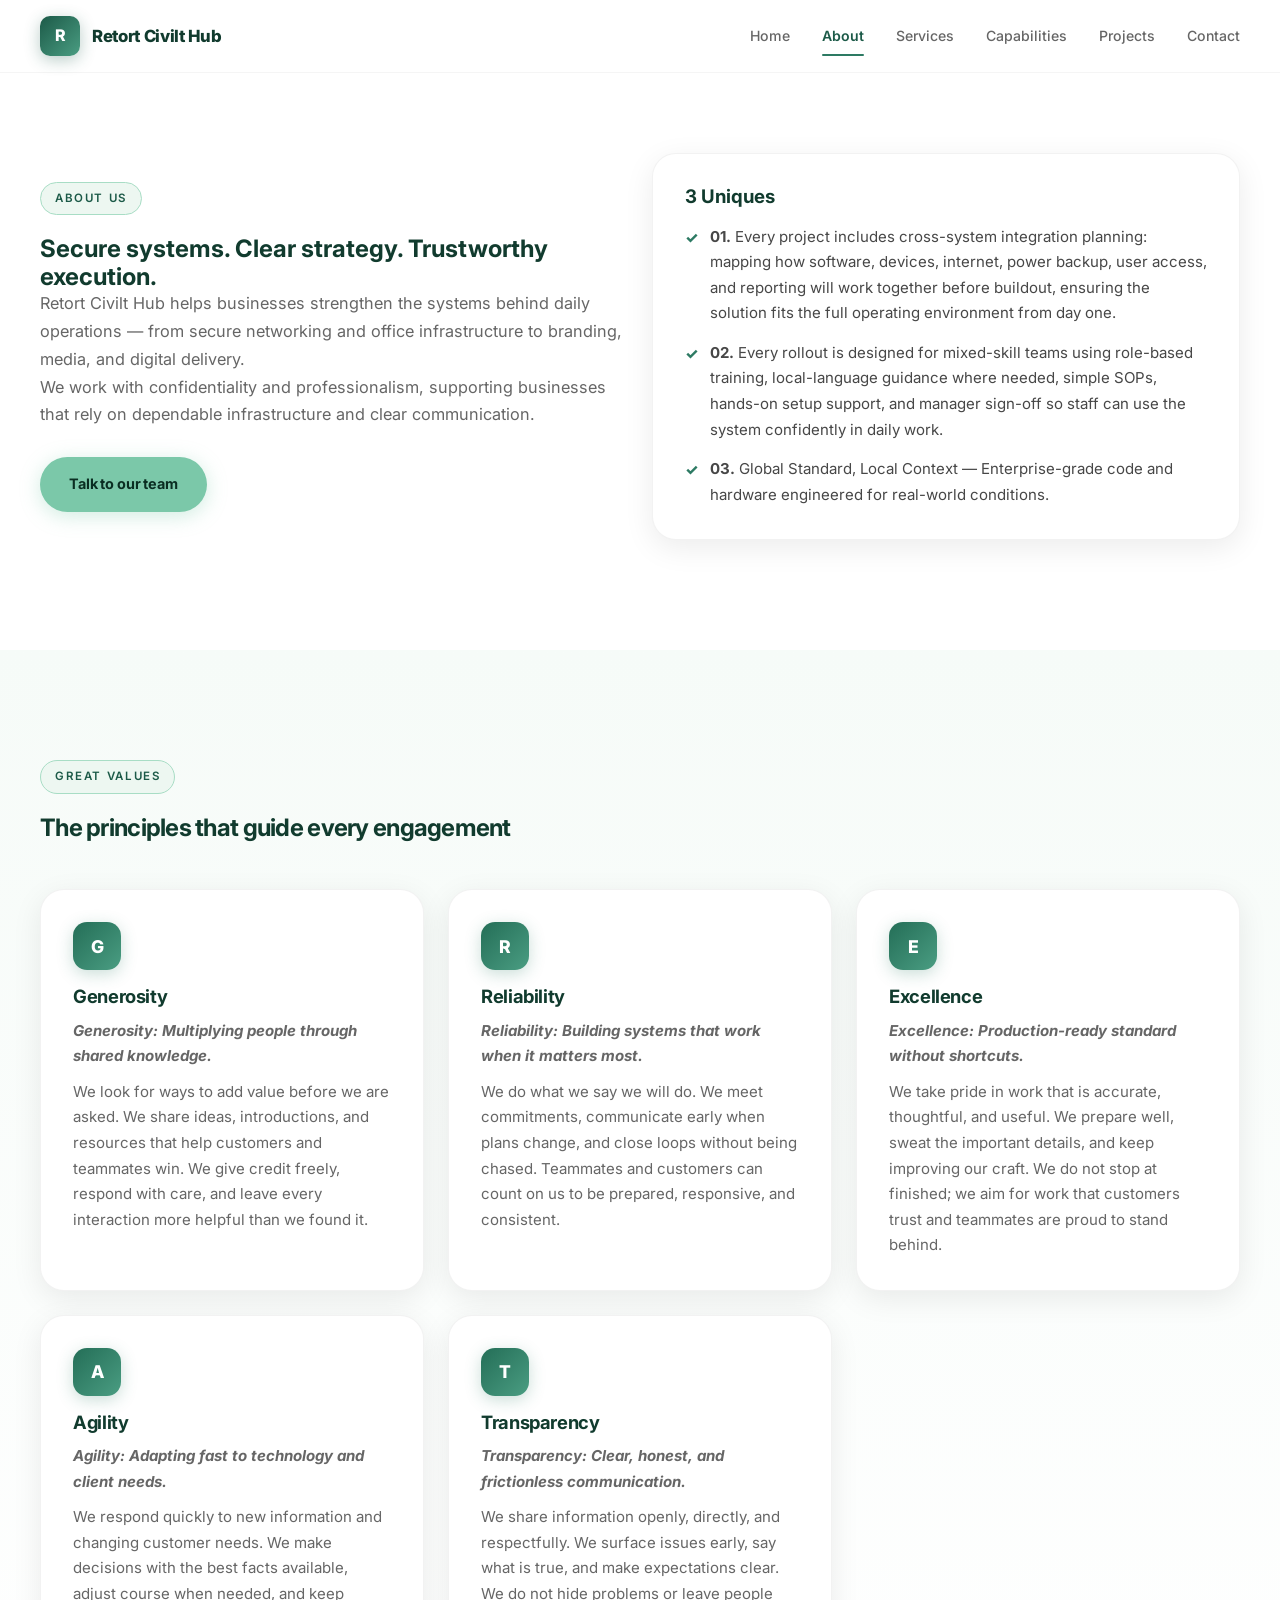
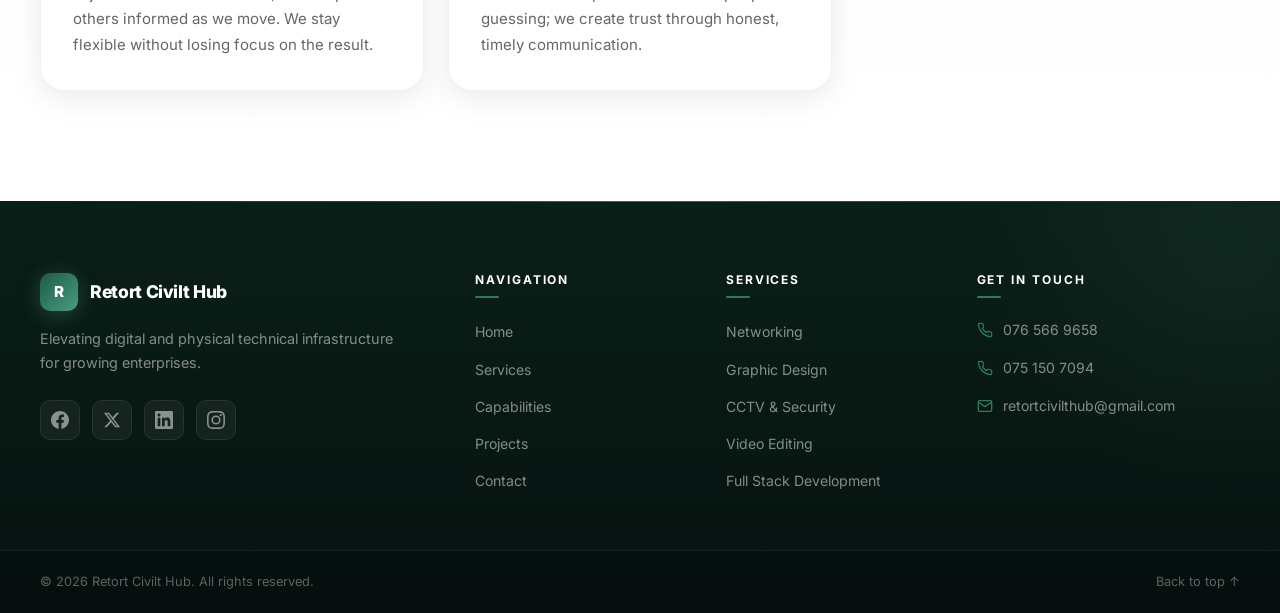
==== commit 28032676: "Update about.html" ====
--- a/about.html
+++ b/about.html
@@ -135,7 +135,7 @@
               <li><a href="services.html">Graphic Design</a></li>
               <li><a href="services.html">CCTV & Security</a></li>
               <li><a href="services.html">Video Editing</a></li>
-              <li><a href="services.html">Web Development</a></li>
+              <li><a href="services.html">Full Stack Development</a></li>
             </ul>
           </div>
           <div class="footer-contact-col">
--- a/styles.css
+++ b/styles.css
@@ -774,11 +774,11 @@
 }
 
 /* Services page — one background image per service category */
-.service-card-img.placeholder.network  { background: url("imgs/Network\ Setup.jpg") center/cover no-repeat; }
-.service-card-img.placeholder.graphics { background: url("imgs/Graphics\ Design.jpg") center/cover no-repeat; }
-.service-card-img.placeholder.security { background: url("imgs/Servers\ and\ CCTV\ installation.jpg") center/cover no-repeat; }
-.service-card-img.placeholder.video    { background: url("imgs/Video\ editing.jpg") center/cover no-repeat; }
-.service-card-img.placeholder.dev      { background: url("imgs/Full\ Stack\ Development.jpg") center/cover no-repeat; }
+.service-card-img.placeholder.network  { background: url("imgs/Network\ Setup.png") center/cover no-repeat; }
+.service-card-img.placeholder.graphics { background: url("imgs/Graphics\ Design.png") center/cover no-repeat; }
+.service-card-img.placeholder.security { background: url("imgs/Servers\ and\ CCTV\ installation.png") center/cover no-repeat; }
+.service-card-img.placeholder.video    { background: url("imgs/Video\ editing.png") center/cover no-repeat; }
+.service-card-img.placeholder.dev      { background: url("imgs/Full\ Stack\ Development.png") center/cover no-repeat; }
 
 .service-card-img img {
   width: 100%;
